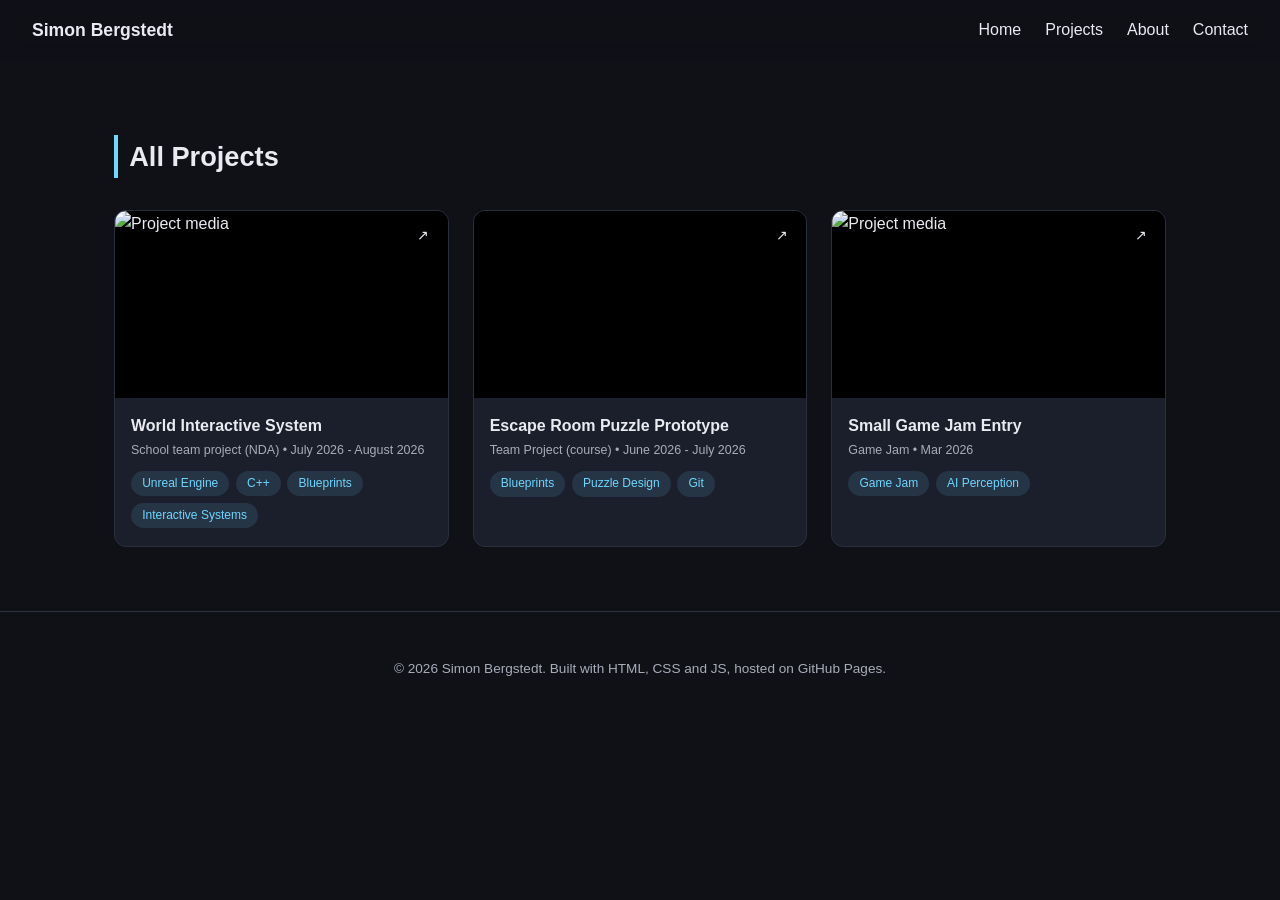
==== games.html @ 58f1da2b "major change of layout" ====
<!DOCTYPE html>
<html lang="en">
<head>
<meta charset="UTF-8" />
<meta name="viewport" content="width=device-width, initial-scale=1.0" />
<title>All Projects — Simon Bergstedt</title>
<link rel="stylesheet" href="style.css" />
</head>
<body>

<nav class="navbar">
  <div class="nav-name"><a href="index.html">Simon Bergstedt</a></div>
  <ul class="nav-links">
    <li><a href="index.html">Home</a></li>
    <li><a href="games.html">Projects</a></li>
    <li><a href="index.html#about">About</a></li>
    <li><a href="index.html#contact">Contact</a></li>
  </ul>
</nav>

<main>
  <section class="section page-main">
    <h2 class="section-title">All Projects</h2>
    <div id="games-grid" class="grid-list">
      <!-- Cards are injected here by games.js from projects.js -->
    </div>
  </section>
</main>

<footer class="footer">
  <p>&copy; <span id="year"></span> Simon Bergstedt. Built with HTML, CSS and JS, hosted on GitHub Pages.</p>
</footer>

<script src="projects.js"></script>
<script src="games.js"></script>
</body>
</html>
---- style.css ----
:root {
  --bg: #0f1117;
  --bg-alt: #161923;
  --text: #e9ebf1;
  --text-dim: #a8adba;
  --accent: #6fd6ff;
  --card-bg: #1b1f2b;
  --card-border: #2a2f3d;
  --max-width: 1100px;
}

* { box-sizing: border-box; }

body {
  margin: 0;
  font-family: "Segoe UI", Roboto, Helvetica, Arial, sans-serif;
  background: var(--bg);
  color: var(--text);
  line-height: 1.6;
}

a { color: var(--accent); text-decoration: none; }
a:hover { text-decoration: underline; }
.accent { color: var(--accent); }

/* NAVBAR - fixed, semi-transparent, same on every page */
.navbar {
  position: fixed;
  top: 0;
  left: 0;
  width: 100%;
  display: flex;
  justify-content: space-between;
  align-items: center;
  padding: 1rem 2rem;
  background: rgba(15, 17, 23, 0.7);
  backdrop-filter: blur(8px);
  -webkit-backdrop-filter: blur(8px);
  z-index: 100;
}
.nav-name { font-weight: 700; font-size: 1.1rem; }
.nav-name a { color: var(--text); }
.nav-links { display: flex; gap: 1.5rem; list-style: none; margin: 0; padding: 0; }
.nav-links a { color: var(--text); font-weight: 500; }
.nav-links a:hover { color: var(--accent); }

/* HERO (homepage only) */
.hero {
  position: relative;
  overflow: hidden;
  min-height: 80vh;
  display: flex;
  flex-direction: column;
  border-bottom: 1px solid var(--card-border);
  background: #0f1117;
}
.hero-video {
  position: absolute;
  top: 50%;
  left: 50%;
  width: 100%;
  height: 100%;
  min-width: 100%;
  min-height: 100%;
  object-fit: cover;
  transform: translate(-50%, -50%);
  z-index: 0;
}
.hero-overlay {
  position: absolute;
  inset: 0;
  background: rgba(10, 12, 18, 0.70);
  z-index: 1;
}
.hero-content {
  position: relative;
  z-index: 2;
  max-width: var(--max-width);
  margin: 0 auto;
  padding: 5rem 1.5rem 6rem;
  flex: 1;
  display: flex;
  flex-direction: column;
  justify-content: center;
}
.hero-greeting { font-size: 1.1rem; color: var(--text-dim); margin: 0; }
.hero-title { font-size: 2.6rem; margin: 0.3rem 0; text-shadow: 0 2px 12px rgba(0,0,0,0.6); }
.hero-sub { color: var(--text-dim); font-size: 1.05rem; }

/* SECTIONS */
.section {
  max-width: var(--max-width);
  margin: 0 auto;
  padding: 4rem 1.5rem;
}
.section-title {
  font-size: 1.7rem;
  margin-bottom: 2rem;
  border-left: 4px solid var(--accent);
  padding-left: 0.7rem;
}
/* For pages with no hero (games.html, project.html) — clears the fixed navbar */
.page-main { padding-top: 7rem; }

/* FEATURED SHOWCASE (homepage top 3, compact cards) */
.featured-grid {
  display: grid;
  grid-template-columns: repeat(auto-fit, minmax(280px, 1fr));
  gap: 1.5rem;
}
.project-card.featured {
  background: var(--card-bg);
  border: 1px solid var(--card-border);
  border-radius: 14px;
  overflow: hidden;
  display: flex;
  flex-direction: column;
}
.project-card.featured .card-body { padding: 1.4rem 1.4rem 1rem; }
.project-card.featured .card-title a { color: var(--text); font-size: 1.15rem; }
.project-card.featured .card-title a:hover { color: var(--accent); }
.project-card.featured .card-desc { font-size: 0.9rem; color: var(--text-dim); margin: 0.5rem 0; }
.project-card.featured .card-meta { font-size: 0.8rem; color: var(--text-dim); margin: 0; }
.project-card.featured .media-wrap {
  position: relative;
  display: block;
  aspect-ratio: 16/9;
  background: #000;
}
.project-card.featured .media-wrap img,
.project-card.featured .media-wrap video,
.project-card.featured .media-wrap iframe {
  width: 100%; height: 100%; object-fit: cover; display: block; border: 0;
}
.read-more-pill {
  position: absolute;
  bottom: 0.7rem;
  right: 0.7rem;
  background: rgba(0,0,0,0.65);
  color: #fff;
  padding: 0.35rem 0.9rem;
  border-radius: 20px;
  font-size: 0.75rem;
  font-weight: 600;
  text-transform: uppercase;
  letter-spacing: 0.03em;
  z-index: 2;
}
.lock-overlay {
  position: absolute;
  inset: 0;
  background: rgba(20, 22, 30, 0.85);
  display: flex;
  align-items: center;
  justify-content: center;
  font-size: 2rem;
  z-index: 3;
}

/* "VIEW ALL PROJECTS" / toggle-style button */
.toggle-btn {
  display: block;
  width: fit-content;
  margin: 2.5rem auto 0;
  padding: 0.65rem 2rem;
  border: 1px solid var(--accent);
  border-radius: 30px;
  background: transparent;
  color: var(--text);
  font-size: 0.8rem;
  font-weight: 600;
  letter-spacing: 0.06em;
  text-transform: uppercase;
  cursor: pointer;
  text-align: center;
}
.toggle-btn:hover { background: var(--accent); color: #0f1117; text-decoration: none; }

/* GRID OF PROJECT CARDS (games.html) */
.grid-list {
  display: grid;
  grid-template-columns: repeat(auto-fit, minmax(240px, 1fr));
  gap: 1.5rem;
}
.project-card.grid-item {
  position: relative;
  background: var(--card-bg);
  border: 1px solid var(--card-border);
  border-radius: 12px;
  overflow: hidden;
  display: flex;
  flex-direction: column;
  color: var(--text);
}
.project-card.grid-item:hover { border-color: var(--accent); }
.project-card.grid-item .media-wrap {
  position: relative;
  aspect-ratio: 16/9;
  background: #000;
}
.project-card.grid-item .media-wrap img,
.project-card.grid-item .media-wrap video {
  width: 100%; height: 100%; object-fit: cover; display: block;
}
.project-card.grid-item .card-body { padding: 0.9rem 1rem 1.1rem; }
.card-title-sm { font-size: 1rem; margin: 0 0 0.2rem; }
.card-meta-sm { font-size: 0.78rem; color: var(--text-dim); margin: 0 0 0.6rem; }
.grid-arrow {
  position: absolute;
  top: 0.7rem;
  right: 0.7rem;
  background: rgba(0,0,0,0.5);
  border-radius: 50%;
  width: 26px; height: 26px;
  display: flex; align-items: center; justify-content: center;
  font-size: 0.9rem;
}
.card-tags { display: flex; flex-wrap: wrap; gap: 0.4rem; }
.tag {
  background: rgba(111, 214, 255, 0.12);
  color: var(--accent);
  border-radius: 20px;
  padding: 0.2rem 0.7rem;
  font-size: 0.75rem;
}

/* ABOUT */
.about-content { display: flex; gap: 2rem; align-items: flex-start; flex-wrap: wrap; }
.about-photo { width: 180px; height: 180px; border-radius: 50%; object-fit: cover; border: 3px solid var(--accent); }
.about-content p { flex: 1; min-width: 260px; }

/* SOCIAL LINKS */
.social-links { display: flex; flex-wrap: wrap; gap: 1rem; }
.social-links a {
  background: var(--card-bg);
  border: 1px solid var(--card-border);
  padding: 0.6rem 1.1rem;
  border-radius: 8px;
  color: var(--text);
  font-weight: 500;
}
.social-links a:hover { border-color: var(--accent); color: var(--accent); }

/* FOOTER */
.footer {
  text-align: center;
  padding: 2rem 1rem;
  color: var(--text-dim);
  font-size: 0.85rem;
  border-top: 1px solid var(--card-border);
}

/* PROJECT DETAIL PAGE */
.back-link { display: inline-block; margin-bottom: 1.5rem; font-weight: 600; }
.detail-media {
  width: 100%;
  aspect-ratio: 16/9;
  background: #000;
  border-radius: 12px;
  overflow: hidden;
  margin-bottom: 1.5rem;
}
.detail-media img, .detail-media video { width: 100%; height: 100%; object-fit: cover; display: block; }
.detail-title { font-size: 2.2rem; margin: 0 0 0.3rem; }
.detail-body { margin: 1.5rem 0; max-width: 720px; }
.detail-body p { margin-bottom: 1rem; }
.detail-gallery {
  display: grid;
  grid-template-columns: repeat(auto-fit, minmax(220px, 1fr));
  gap: 1rem;
  margin: 1.5rem 0;
}
.gallery-item { aspect-ratio: 16/9; background: #000; border-radius: 10px; overflow: hidden; }
.gallery-item img, .gallery-item video { width: 100%; height: 100%; object-fit: cover; display: block; }
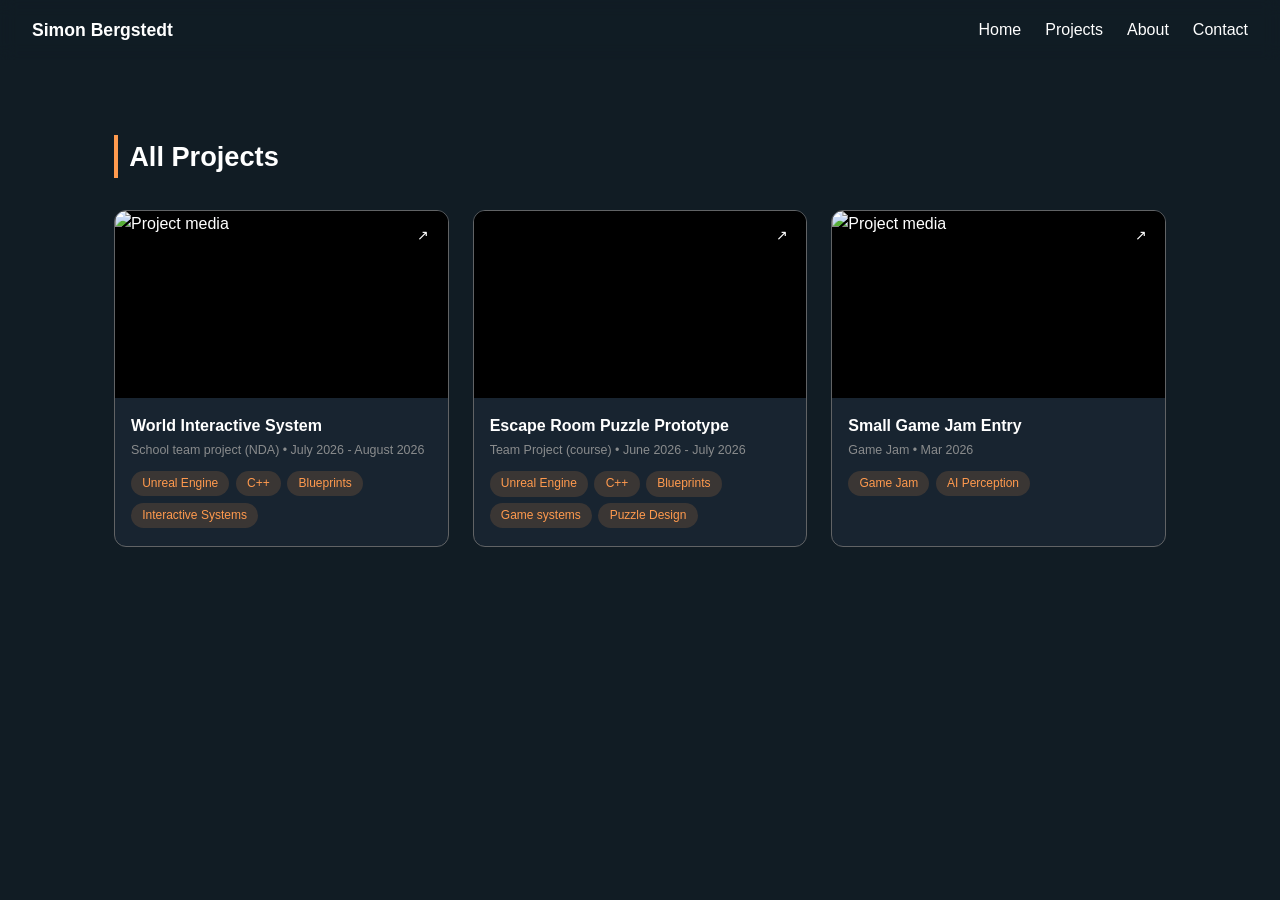
==== commit 7098e556: "deleteing footers" ====
--- a/games.html
+++ b/games.html
@@ -27,10 +27,6 @@
   </section>
 </main>
 
-<footer class="footer">
-  <p>&copy; <span id="year"></span> Simon Bergstedt. Built with HTML, CSS and JS, hosted on GitHub Pages.</p>
-</footer>
-
 <script src="projects.js"></script>
 <script src="games.js"></script>
 </body>
--- a/style.css
+++ b/style.css
@@ -1,11 +1,11 @@
 :root {
-  --bg: #0f1117;
-  --bg-alt: #161923;
-  --text: #e9ebf1;
-  --text-dim: #a8adba;
-  --accent: #6fd6ff;
-  --card-bg: #1b1f2b;
-  --card-border: #2a2f3d;
+  --bg: #111c24;
+  --bg-alt: #1a262f;
+  --text: #ffffff;
+  --text-dim: #8a8c8d;
+  --accent: #ff9a4e;
+  --card-bg: #182430;
+  --card-border: #616365;
   --max-width: 1100px;
 }
 
@@ -33,7 +33,7 @@
   justify-content: space-between;
   align-items: center;
   padding: 1rem 2rem;
-  background: rgba(15, 17, 23, 0.7);
+  background: rgba(17, 28, 36, 0.75);
   backdrop-filter: blur(8px);
   -webkit-backdrop-filter: blur(8px);
   z-index: 100;
@@ -69,7 +69,7 @@
 .hero-overlay {
   position: absolute;
   inset: 0;
-  background: rgba(10, 12, 18, 0.70);
+  background: rgba(17, 28, 36, 0.75);
   z-index: 1;
 }
 .hero-content {
@@ -217,7 +217,7 @@
 }
 .card-tags { display: flex; flex-wrap: wrap; gap: 0.4rem; }
 .tag {
-  background: rgba(111, 214, 255, 0.12);
+  background: rgba(255, 154, 78, 0.15);
   color: var(--accent);
   border-radius: 20px;
   padding: 0.2rem 0.7rem;
@@ -240,6 +240,21 @@
   font-weight: 500;
 }
 .social-links a:hover { border-color: var(--accent); color: var(--accent); }
+
+.contact-content {
+  display: flex;
+  align-items: center;
+  gap: 2rem;
+  flex-wrap: wrap;
+}
+.contact-photo {
+  width: 150px;
+  height: 150px;
+  border-radius: 50%;
+  object-fit: cover;
+  border: 3px solid var(--accent);
+  flex-shrink: 0;
+}
 
 /* FOOTER */
 .footer {
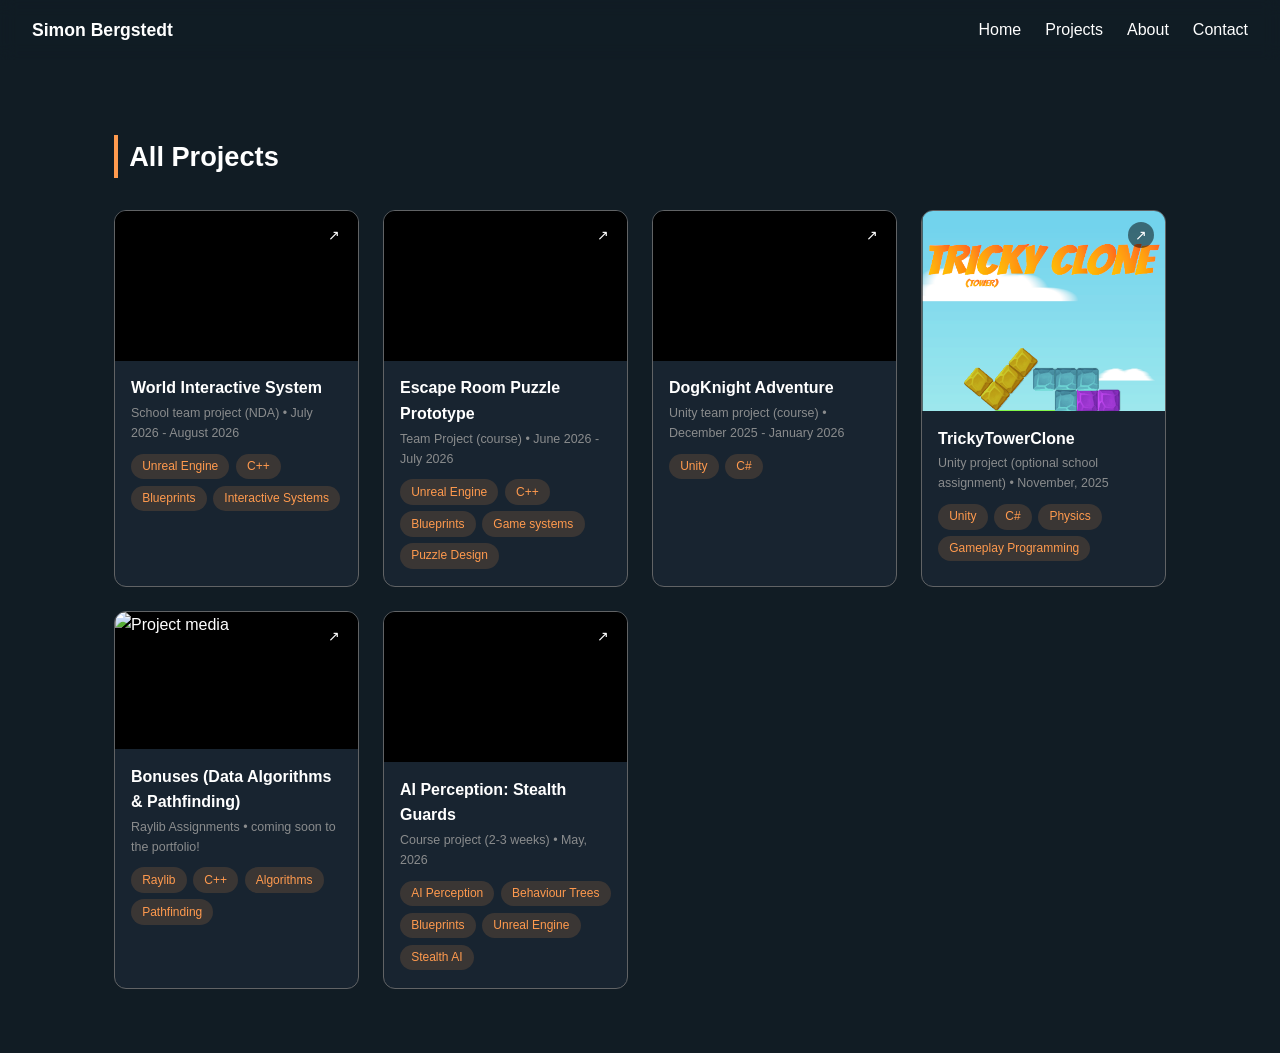
==== commit 5838000d: "adding hamburger menu, and button to my research" ====
--- a/games.html
+++ b/games.html
@@ -29,5 +29,6 @@
 
 <script src="projects.js"></script>
 <script src="games.js"></script>
+<script src="nav.js"></script>
 </body>
 </html>
--- a/style.css
+++ b/style.css
@@ -287,3 +287,66 @@
 }
 .gallery-item { aspect-ratio: 16/9; background: #000; border-radius: 10px; overflow: hidden; }
 .gallery-item img, .gallery-item video { width: 100%; height: 100%; object-fit: cover; display: block; }
+
+.gallery-item img, .gallery-item video { width: 100%; height: 100%; object-fit: cover; display: block; }
+
+.project-card.grid-item .media-wrap iframe,
+.detail-media iframe,
+.gallery-item iframe {
+  width: 100%;
+  height: 100%;
+  border: 0;
+  display: block;
+}
+
+.detail-media img,
+.gallery-item img {
+  object-fit: contain;
+}
+
+.nav-toggle {
+  display: none;
+  background: transparent;
+  border: 1px solid var(--card-border);
+  color: var(--text);
+  font-size: 1.4rem;
+  line-height: 1;
+  padding: 0.3rem 0.65rem;
+  border-radius: 8px;
+  cursor: pointer;
+}
+.nav-toggle:hover { border-color: var(--accent); color: var(--accent); }
+
+@media (max-width: 700px) {
+  .navbar { padding: 0.7rem 1rem; }
+  .nav-name { font-size: 1rem; white-space: nowrap; }
+  .nav-toggle { display: block; }
+
+  .nav-links {
+    display: none;
+    flex-direction: column;
+    gap: 0;
+    position: absolute;
+    top: 100%;
+    right: 1rem;
+    min-width: 190px;
+    background: var(--bg-alt);
+    border: 1px solid var(--card-border);
+    border-radius: 12px;
+    padding: 0.4rem;
+    box-shadow: 0 8px 24px rgba(0, 0, 0, 0.45);
+  }
+  .nav-links.open { display: flex; }
+  .nav-links a {
+    display: block;
+    padding: 0.7rem 0.9rem;
+    border-radius: 8px;
+  }
+  .nav-links a:hover { background: rgba(255, 154, 78, 0.12); text-decoration: none; }
+
+  .hero-content { padding: 6rem 1.2rem 3rem; }
+  .hero-title { font-size: 1.9rem; line-height: 1.2; }
+  .hero-sub { font-size: 0.9rem; line-height: 1.5; }
+  .section { padding: 3rem 1.2rem; }
+  .page-main { padding-top: 6rem; }
+}
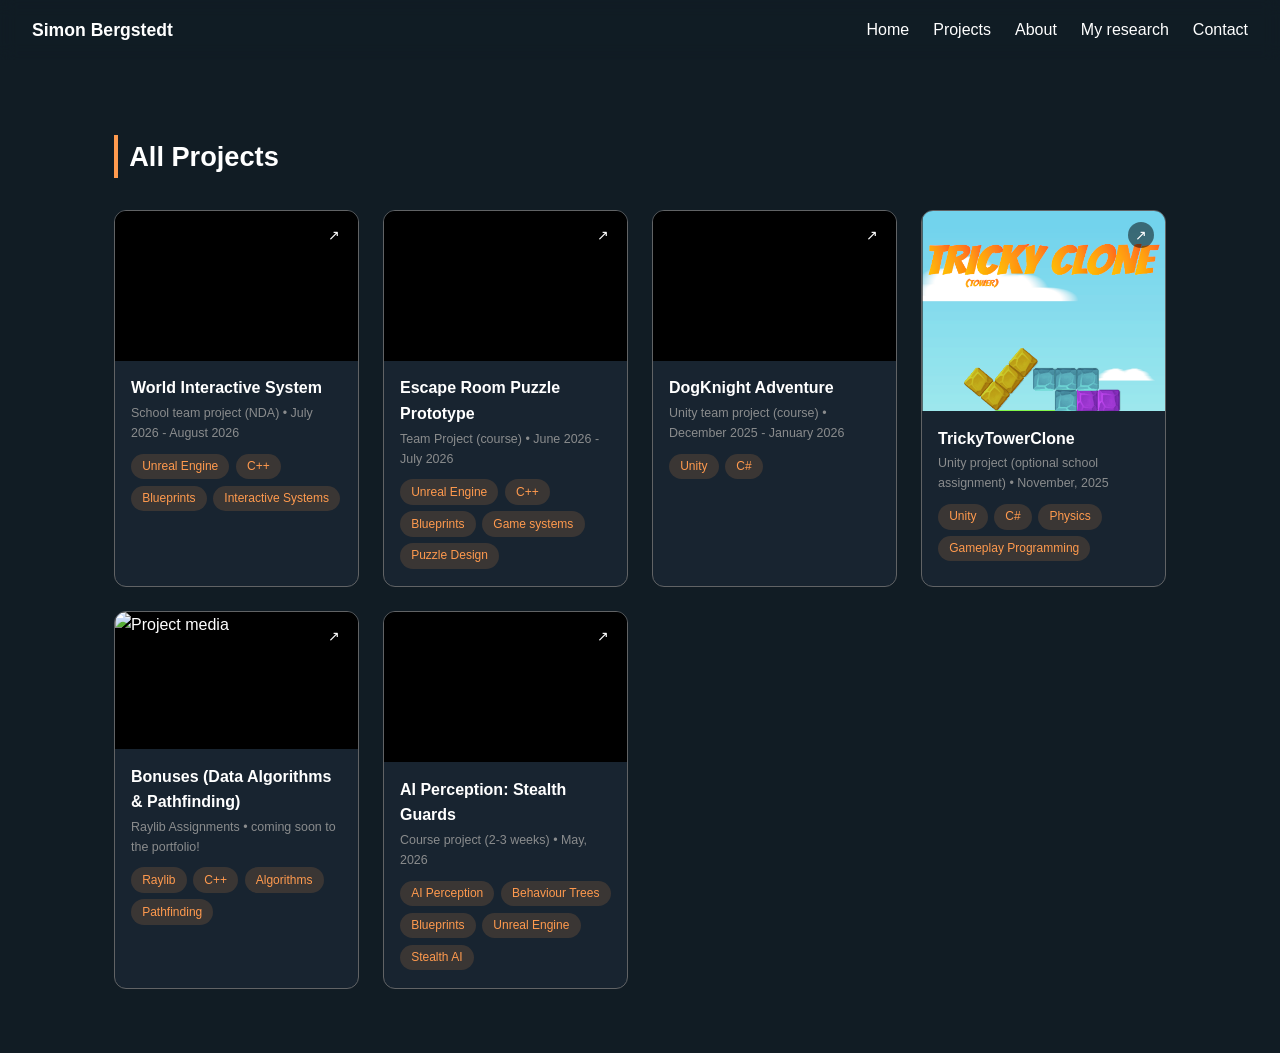
==== commit 7bbb7363: "added corrent menu for all .html pages" ====
--- a/games.html
+++ b/games.html
@@ -10,10 +10,12 @@
 
 <nav class="navbar">
   <div class="nav-name"><a href="index.html">Simon Bergstedt</a></div>
+  <button class="nav-toggle" aria-label="Toggle menu" aria-expanded="false">&#9776;</button>
   <ul class="nav-links">
     <li><a href="index.html">Home</a></li>
     <li><a href="games.html">Projects</a></li>
     <li><a href="index.html#about">About</a></li>
+    <li><a href="https://www.diva-portal.org/smash/record.jsf?pid=diva2%3A1443932&dswid=7769" target="_blank" rel="noopener">My research</a></li>
     <li><a href="index.html#contact">Contact</a></li>
   </ul>
 </nav>
